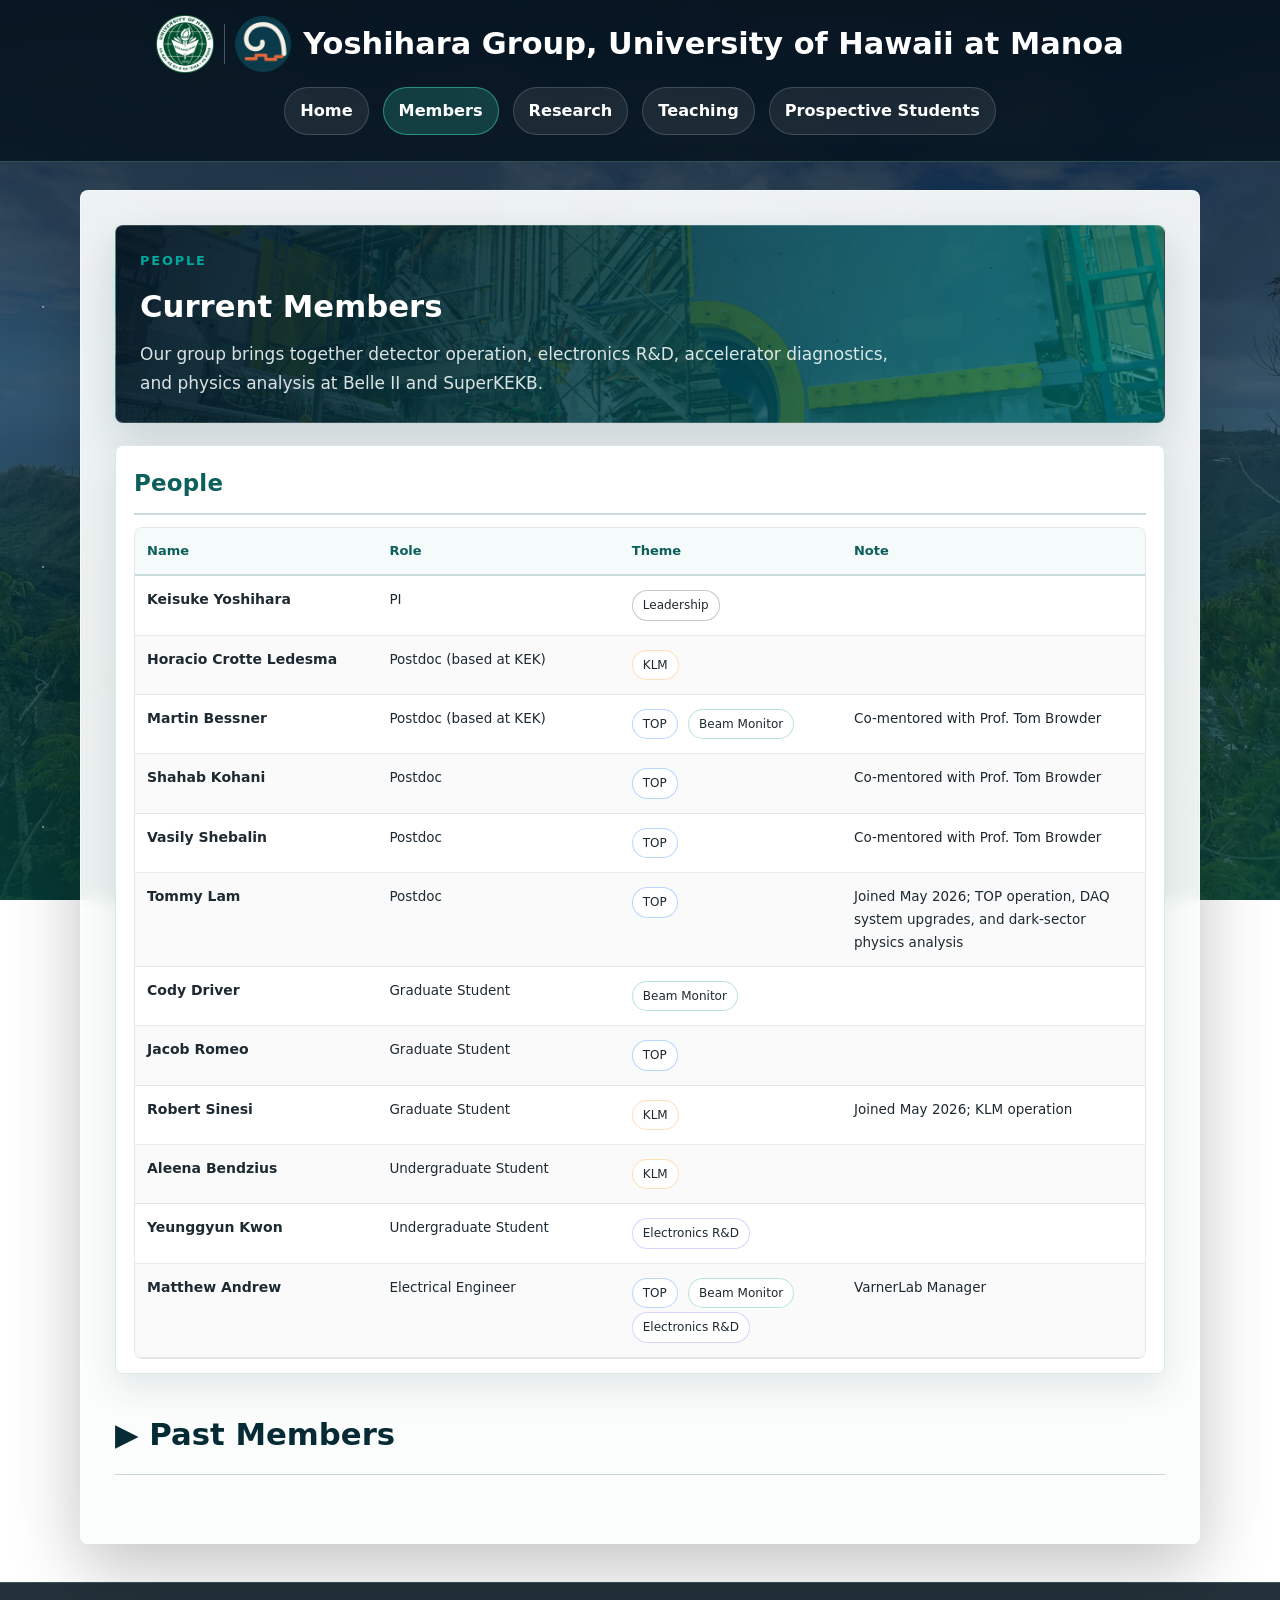
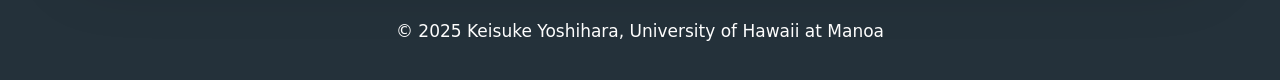
==== member.html @ 647cfae0 "Add Yoshihara Group logo" ====
<!DOCTYPE html>
<html lang="en">
<head>
    <meta charset="UTF-8">
    <title>Group Members - Keisuke Yoshihara</title>
    <link rel="icon" type="image/png" href="figures/yoshihara-group-logo.png">
    <link rel="stylesheet" href="style.css?v=20260901">
    <script src="script.js" defer></script>
    <meta name="viewport" content="width=device-width, initial-scale=1.0">
</head>
<body>
<header>
    <div class="header-content">
        <div class="header-logos">
            <img src="figures/UHlogo.png" alt="University of Hawaii logo" class="logo uh-logo">
            <span class="logo-divider" aria-hidden="true"></span>
            <img src="figures/yoshihara-group-logo.png" alt="Yoshihara Group logo" class="logo group-logo">
        </div>
        <h1>Yoshihara Group, University of Hawaii at Manoa</h1>
    </div>
    <nav>
        <ul>
            <li><a href="index.html">Home</a></li>
            <li><a href="member.html" class="active">Members</a></li>
            <li><a href="research.html">Research</a></li>
            <li><a href="teaching.html">Teaching</a></li>
            <li><a href="prospective.html">Prospective Students</a></li>
        </ul>
    </nav>
</header>

<main>
<section id="current-members" class="members">
  <div class="members-hero">
    <p class="section-kicker">People</p>
    <h2>Current Members</h2>
    <p>Our group brings together detector operation, electronics R&amp;D, accelerator diagnostics, and physics analysis at Belle II and SuperKEKB.</p>
  </div>

  <div class="members-wrap">

    <div class="members-panel">
      <h3>People</h3>

      <div class="people-table-wrap">
        <table class="member-table">
          <thead>
            <tr>
              <th class="w-name">Name</th>
              <th class="w-role">Role</th>
              <th class="w-theme">Theme</th>
              <th class="w-note">Note</th>
            </tr>
          </thead>

          <tbody>
            <tr>
              <td class="col-name">Keisuke Yoshihara</td>
              <td>PI</td>
              <td><span class="tag tag-pi">Leadership</span></td>
              <td></td>
            </tr>

            <tr>
              <td class="col-name">Horacio Crotte Ledesma</td>
              <td>Postdoc (based at KEK)</td>
              <td><span class="tag tag-klm">KLM</span></td>
              <td></td>
            </tr>

            <tr>
              <td class="col-name">Martin Bessner</td>
              <td>Postdoc (based at KEK)</td>
              <td>
                <span class="tag tag-top">TOP</span>
                <span class="tag tag-beam">Beam Monitor</span>
              </td>
              <td>Co-mentored with Prof. Tom Browder</td>
            </tr>

            <tr>
              <td class="col-name">Shahab Kohani</td>
              <td>Postdoc </td>
              <td><span class="tag tag-top">TOP</span></td>
              <td>Co-mentored with Prof. Tom Browder</td>
            </tr>

            <tr>
              <td class="col-name">Vasily Shebalin</td>
              <td>Postdoc </td>
              <td><span class="tag tag-top">TOP</span></td>
              <td>Co-mentored with Prof. Tom Browder</td>
            </tr>

            <tr>
              <td class="col-name">Tommy Lam</td>
              <td>Postdoc</td>
              <td><span class="tag tag-top">TOP</span></td>
              <td>Joined May 2026; TOP operation, DAQ system upgrades, and dark-sector physics analysis</td>
            </tr>

            <tr>
              <td class="col-name">Cody Driver</td>
              <td>Graduate Student</td>
              <td><span class="tag tag-beam">Beam Monitor</span></td>
              <td></td>
            </tr>

            <tr>
              <td class="col-name">Jacob Romeo</td>
              <td>Graduate Student</td>
              <td><span class="tag tag-top">TOP</span></td>
              <td></td>
            </tr>

            <tr>
              <td class="col-name">Robert Sinesi</td>
              <td>Graduate Student</td>
              <td><span class="tag tag-klm">KLM</span></td>
              <td>Joined May 2026; KLM operation</td>
            </tr>

            <tr>
              <td class="col-name">Aleena Bendzius</td>
              <td>Undergraduate Student</td>
              <td><span class="tag tag-klm">KLM</span></td>
              <td></td>
            </tr>

            <tr>
              <td class="col-name">Yeunggyun Kwon</td>
              <td>Undergraduate Student</td>
              <td><span class="tag tag-elec">Electronics R&amp;D</span></td>
              <td></td>
            </tr>

            <tr>
              <td class="col-name">Matthew Andrew</td>
              <td>Electrical Engineer</td>
              <td>
                <span class="tag tag-top">TOP</span>
                <span class="tag tag-beam">Beam Monitor</span>
                <span class="tag tag-elec">Electronics R&amp;D</span>
              </td>
              <td>VarnerLab Manager</td>
            </tr>
          </tbody>
        </table>
      </div>

    </div>
  </div>
</section>

<section id="past-members">
  <h2 style="cursor: pointer;" onclick="toggleSection('past-members-content', this)">
    ▶ Past Members
  </h2>
  <div id="past-members-content" style="display: none;">
    <div class="members-panel past-panel">
    <h3>People</h3>
    <div class="member-list">
      <div class="member">
        <strong>Christopher Ketter</strong> – Postdoc (until 2026); now in industry
      </div>
      <div class="member">
        <strong>Harsh Purwar</strong> – Postdoc (until 2025); now Staff Scientist at Jefferson Lab
      </div>
    </div>
  </div>
  </div>
</section>
</main>

<footer>
    <p>&copy; 2025 Keisuke Yoshihara, University of Hawaii at Manoa</p>
</footer>
</body>
</html>
---- style.css ----
/* =========================
   Global
========================= */
*,
*::before,
*::after {
    box-sizing: border-box;
}

body {
    font-family: -apple-system, BlinkMacSystemFont, "Segoe UI", system-ui, sans-serif;
    font-size: 17px;
    margin: 0;
    padding: 0;
    line-height: 1.7;
    background:
        linear-gradient(180deg, rgba(6, 18, 34, 0.90) 0%, rgba(7, 38, 54, 0.66) 44%, rgba(8, 67, 61, 0.82) 100%),
        url('figures/honolulu.jpg');
    background-size: cover;
    background-attachment: fixed;
    background-position: center;
    color: #1d2a32;
}

body::before {
    content: "";
    position: fixed;
    inset: 0;
    pointer-events: none;
    background-image:
        radial-gradient(circle at 12% 18%, rgba(255,255,255,0.72) 0 1px, transparent 1.5px),
        radial-gradient(circle at 74% 12%, rgba(255,255,255,0.58) 0 1px, transparent 1.5px),
        radial-gradient(circle at 92% 36%, rgba(255,255,255,0.52) 0 1px, transparent 1.5px),
        radial-gradient(circle at 28% 62%, rgba(255,255,255,0.42) 0 1px, transparent 1.5px);
    background-size: 360px 260px, 420px 320px, 520px 380px, 460px 340px;
    opacity: 0.55;
    z-index: -1;
}

header {
    background: rgba(6, 21, 31, 0.84);
    color: white;
    text-align: center;
    padding: 0.9em 4vw 1.05em;
    border-bottom: 1px solid rgba(137, 221, 205, 0.28);
    backdrop-filter: blur(14px);
}

.header-content {
    display: flex;
    align-items: center;
    justify-content: center;
    gap: 12px;
}

.header-logos {
    display: flex;
    align-items: center;
    gap: 10px;
    flex: 0 0 auto;
}

header h1 {
    margin: 0;
    font-size: clamp(1.25rem, 2.4vw, 1.9rem);
    font-weight: 680;
    letter-spacing: 0;
}

header .logo {
    width: 58px;
    height: 58px;
    object-fit: contain;
    margin-bottom: 0;
}

header .group-logo {
    width: 56px;
    height: 56px;
}

.logo-divider {
    width: 1px;
    height: 40px;
    background: rgba(255, 255, 255, 0.28);
}

/* Nav */
nav ul {
    list-style: none;
    padding: 0;
    margin: 14px 0 0 0;
    display: flex;
    justify-content: center;
    gap: 14px;
    flex-wrap: wrap;
}

nav ul li a {
    display: inline-block;
    padding: 9px 15px;
    background-color: rgba(255,255,255,0.08);
    color: white;
    text-decoration: none;
    font-weight: 650;
    border-radius: 999px;
    border: 1px solid rgba(255,255,255,0.16);
    transition: all 0.25s ease;
    font-size: 0.95em;
}

nav ul li a.active {
    background-color: rgba(59, 212, 184, 0.20);
    border-color: rgba(59, 212, 184, 0.54);
}

nav ul li a:hover {
    background-color: rgba(255,255,255,0.16);
    transform: translateY(-2px);
}

/* Main */
main {
    margin: 28px auto 38px;
    width: min(1120px, 90%);
    background-color: rgba(250, 253, 252, 0.94);
    padding: clamp(22px, 3vw, 34px);
    border-radius: 8px;
    border: 1px solid rgba(255,255,255,0.44);
    box-shadow: 0 24px 70px rgba(0, 0, 0, 0.24);
    backdrop-filter: blur(8px);
}

section {
    margin-bottom: 2.0em;
}

section h2 {
    font-size: clamp(1.35em, 2.4vw, 1.9em);
    color: #072b35;
    border-bottom: 1px solid rgba(8, 91, 91, 0.22);
    padding-bottom: 0.45em;
    margin: 0 0 0.65em;
}

footer {
    text-align: center;
    padding: 1em 0;
    background-color: rgba(6, 21, 31, 0.88);
    color: white;
    border-top: 1px solid rgba(137, 221, 205, 0.22);
}

ul {
    list-style: none;
    padding-left: 0;
}

ul li {
    margin-bottom: 0.5em;
}

a {
    color: #006b66;
    text-decoration: none;
    font-weight: 700;
}

a:hover {
    text-decoration: underline;
}

/* =========================
   Carousel
========================= */
.carousel {
    position: relative;
    width: 100%;
    overflow: hidden;
    margin-bottom: 2.0em;
}

.carousel-img {
    display: none;
    width: 100%;
    max-height: 300px;
    object-fit: cover;
    object-position: 50% 30%;
    border-radius: 10px;
}

.carousel-img.active {
    display: block;
}

.arrow-left, .arrow-right {
    position: absolute;
    top: 50%;
    transform: translateY(-50%);
    background-color: rgba(0, 0, 0, 0.55);
    color: white;
    border: none;
    padding: 10px;
    cursor: pointer;
    z-index: 1000;
    border-radius: 10px;
}

.arrow-left { left: 10px; }
.arrow-right { right: 10px; }

.arrow-left:hover, .arrow-right:hover {
    background-color: rgba(0, 0, 0, 0.82);
}

/* =========================
   Top page
========================= */
.hero {
    width: min(1180px, 92%);
    min-height: 470px;
    margin: 30px auto 0;
    padding: clamp(24px, 4vw, 42px);
    display: grid;
    grid-template-columns: minmax(0, 1.2fr) minmax(280px, 0.72fr);
    gap: clamp(22px, 4vw, 48px);
    align-items: center;
    color: white;
    background:
        linear-gradient(110deg, rgba(3, 15, 27, 0.92), rgba(5, 43, 55, 0.76) 54%, rgba(4, 83, 79, 0.58)),
        url('figures/honolulu.jpg');
    background-size: cover;
    background-position: center;
    border: 1px solid rgba(255,255,255,0.22);
    border-radius: 8px;
    box-shadow: 0 26px 80px rgba(0,0,0,0.30);
}

.hero-copy h2 {
    margin: 0;
    max-width: 820px;
    font-size: clamp(2.35rem, 5.5vw, 4.45rem);
    line-height: 0.98;
    letter-spacing: 0;
    color: white;
    border: 0;
    padding: 0;
}

.hero-copy p {
    max-width: 680px;
    color: rgba(243, 251, 249, 0.90);
    font-size: 1.05em;
}

.eyebrow,
.section-kicker {
    margin: 0 0 8px;
    color: #00a99d;
    font-size: 0.76em;
    font-weight: 800;
    letter-spacing: 0.14em;
    text-transform: uppercase;
}

.hero .eyebrow {
    color: #f5cf5a;
}

.hero-actions {
    display: flex;
    flex-wrap: wrap;
    gap: 12px;
    margin-top: 22px;
}

.hero-actions a {
    color: white;
    padding: 10px 16px;
    border-radius: 999px;
    border: 1px solid rgba(255,255,255,0.22);
    background: rgba(0, 169, 157, 0.24);
    box-shadow: 0 12px 30px rgba(0,0,0,0.18);
}

.hero-actions a + a {
    background: rgba(255,255,255,0.12);
}

.hero-media {
    position: relative;
    border-radius: 8px;
    overflow: hidden;
    border: 1px solid rgba(255,255,255,0.28);
    box-shadow: 0 28px 80px rgba(0,0,0,0.36);
    max-width: 460px;
    justify-self: end;
}

.hero-media::after {
    content: "";
    position: absolute;
    inset: 0;
    background:
        linear-gradient(120deg, rgba(0, 169, 157, 0.32), transparent 40%),
        repeating-linear-gradient(90deg, rgba(255,255,255,0.14) 0 1px, transparent 1px 26px);
    mix-blend-mode: screen;
    opacity: 0.45;
}

.hero-media img {
    display: block;
    width: 100%;
    aspect-ratio: 4 / 3;
    object-fit: cover;
}

.split-section {
    display: grid;
    grid-template-columns: minmax(0, 1fr) 270px;
    gap: 26px;
    align-items: center;
}

.hero-research-area {
    margin-top: 14px;
}

.hero-research-area img {
    display: block;
    width: 100%;
    max-height: 260px;
    object-fit: contain;
    background: white;
    border: 1px solid rgba(255,255,255,0.24);
    border-radius: 8px;
    box-shadow: 0 18px 44px rgba(0,0,0,0.28);
}

#intro .about-content {
    display: flex;
    align-items: center;
    gap: 18px;
    margin-top: 18px;
}

#intro .about-photo {
    width: 190px;
    height: 260px;
    object-fit: cover;
    border-radius: 8px;
    box-shadow: 0 14px 32px rgba(0, 0, 0, 0.20);
}

#intro .about-photo-tall {
    object-fit: contain;
    object-position: center;
    background: rgba(6, 21, 31, 0.08);
}

#intro .about-text { flex: 1; }

#intro p {
    margin: 0;
    line-height: 1.65;
    font-size: 1em;
}

#lab-overview ul li {
    color: #12333a;
    font-weight: bold;
}

.signal-panel {
    display: grid;
    gap: 10px;
    padding: 16px;
    color: white;
    background:
        linear-gradient(135deg, rgba(5, 47, 70, 0.94), rgba(0, 112, 107, 0.88)),
        url('figures/belle2.jpeg');
    background-size: cover;
    background-position: center;
    border-radius: 8px;
    box-shadow: 0 18px 42px rgba(0,0,0,0.22);
}

.signal-panel span {
    padding: 10px 12px;
    border: 1px solid rgba(255,255,255,0.20);
    background: rgba(255,255,255,0.10);
    border-radius: 6px;
    font-weight: 800;
}

.feature-section {
    padding-top: 6px;
}

.focus-grid {
    display: grid;
    grid-template-columns: repeat(4, minmax(0, 1fr));
    gap: 14px;
    margin: 20px 0;
}

.focus-grid li {
    padding: 16px;
    min-height: 110px;
    background: linear-gradient(180deg, #ffffff, #eef8f7);
    border: 1px solid rgba(8, 91, 91, 0.14);
    border-radius: 8px;
    box-shadow: 0 12px 30px rgba(10, 45, 55, 0.10);
}

.focus-grid strong,
.focus-grid span {
    display: block;
}

.focus-grid span {
    margin-top: 8px;
    color: #48626a;
    font-size: 0.92em;
}

/* =========================
   News section
========================= */

.news-list{
    margin-top: 16px;
    padding-left: 0;
    display: grid;
    grid-template-columns: repeat(2, minmax(0, 1fr));
    gap: 14px;
}

.news-list li{
    margin-bottom: 0;
    padding: 16px 16px 15px;
    background:
        linear-gradient(180deg, rgba(255,255,255,0.98), rgba(240,250,249,0.96));
    border: 1px solid rgba(8, 91, 91, 0.13);
    border-left: 5px solid #00a99d;
    border-radius: 8px;
    list-style: none;
    box-shadow: 0 14px 32px rgba(10, 45, 55, 0.10);
}

.news-list li:first-child {
    grid-column: 1 / -1;
    background:
        linear-gradient(100deg, rgba(6, 38, 54, 0.95), rgba(0, 112, 107, 0.86)),
        url('figures/topbs.png');
    background-size: cover;
    background-position: center;
    color: white;
    border-left-color: #f5cf5a;
}

.news-list li:first-child .news-date,
.news-list li:first-child a {
    color: #f5cf5a;
}

.news-date{
    display: block;
    font-weight: bold;
    color: #006b66;
    margin: 0 0 6px;
}

/* =========================
   Research page
========================= */
.research-lede {
    max-width: 820px;
    margin: 0 0 22px;
    color: #405962;
    font-size: 1.03em;
}

.research-grid {
    display: grid;
    grid-template-columns: repeat(2, minmax(0, 1fr));
    gap: 16px;
}

.research-card {
    display: flex;
    flex-direction: column;
    justify-content: space-between;
    min-height: 360px;
    padding: 18px;
    background:
        linear-gradient(180deg, rgba(255,255,255,0.98), rgba(239,249,248,0.96));
    border: 1px solid rgba(8, 91, 91, 0.14);
    border-radius: 8px;
    box-shadow: 0 14px 34px rgba(10, 45, 55, 0.10);
}

.research-card-feature {
    grid-column: 1 / -1;
    min-height: 260px;
    color: white;
    background:
        linear-gradient(110deg, rgba(5, 23, 38, 0.94), rgba(0, 112, 107, 0.78)),
        url('figures/collimator.jpeg');
    background-size: cover;
    background-position: center;
    border-color: rgba(255,255,255,0.18);
}

.research-card-image {
    width: 100%;
    height: 165px;
    object-fit: cover;
    object-position: center;
    border-radius: 6px;
    margin-bottom: 15px;
    border: 1px solid rgba(8, 91, 91, 0.12);
    background: #eef5f4;
}

.research-card-feature .research-card-image {
    height: 210px;
    object-fit: contain;
    background: rgba(0,0,0,0.42);
    border-color: rgba(255,255,255,0.18);
}

.research-card-image-pair {
    display: grid;
    grid-template-columns: 1.25fr 1fr;
    gap: 12px;
    margin-bottom: 15px;
}

.research-card-image-pair .research-card-image {
    margin-bottom: 0;
}

.research-card h3 {
    margin: 4px 0 10px;
    color: #092d37;
    font-size: 1.32em;
    line-height: 1.18;
}

.research-card p {
    margin: 0;
    color: #405962;
}

.research-note {
    margin-top: 10px;
    padding: 10px 12px;
    border-left: 3px solid rgba(245, 207, 90, 0.86);
    background: rgba(255,255,255,0.11);
    border-radius: 0 6px 6px 0;
    font-size: 0.92em;
}

.research-card-feature h3,
.research-card-feature p {
    color: white;
    max-width: 760px;
}

.research-date {
    color: #00877f;
    font-size: 0.75em;
    font-weight: 850;
    letter-spacing: 0.12em;
    text-transform: uppercase;
}

.research-card-feature .research-date {
    color: #f5cf5a;
}

.research-links {
    display: flex;
    flex-wrap: wrap;
    gap: 8px;
    margin-top: 18px;
}

.research-links a {
    display: inline-flex;
    align-items: center;
    padding: 7px 10px;
    color: #006b66;
    background: rgba(0, 169, 157, 0.10);
    border: 1px solid rgba(0, 169, 157, 0.22);
    border-radius: 999px;
    font-size: 0.86em;
    line-height: 1.2;
}

.research-card-feature .research-links a {
    color: white;
    background: rgba(255,255,255,0.12);
    border-color: rgba(255,255,255,0.24);
}

.gallery-grid {
    display: grid;
    grid-template-columns: repeat(3, minmax(0, 1fr));
    gap: 14px;
}

.gallery-grid figure {
    margin: 0;
    overflow: hidden;
    background: rgba(255,255,255,0.96);
    border: 1px solid rgba(8, 91, 91, 0.14);
    border-radius: 8px;
    box-shadow: 0 14px 32px rgba(10, 45, 55, 0.10);
}

.gallery-grid img {
    display: block;
    width: 100%;
    height: 190px;
    object-fit: cover;
}

.gallery-grid figcaption {
    padding: 10px 12px 12px;
    color: #12333a;
    font-size: 0.88em;
    font-weight: 750;
}

/* =========================
   Teaching page
========================= */
.teaching-course {
    margin-bottom: 22px;
    padding: 18px;
    background: rgba(255,255,255,0.96);
    border: 1px solid rgba(8, 91, 91, 0.14);
    border-radius: 8px;
    box-shadow: 0 14px 32px rgba(10, 45, 55, 0.10);
}

.teaching-course h3 {
    margin: 0 0 4px;
    color: #092d37;
    font-size: 1.32em;
}

.teaching-gallery,
.flyer-grid {
    display: grid;
    grid-template-columns: repeat(2, minmax(0, 1fr));
    gap: 14px;
    margin-top: 16px;
}

.teaching-gallery {
    grid-template-columns: minmax(0, 1fr);
    max-width: 680px;
}

.teaching-gallery figure {
    margin: 0;
    overflow: hidden;
    background: #fff;
    border: 1px solid rgba(8, 91, 91, 0.14);
    border-radius: 8px;
}

.teaching-gallery img {
    display: block;
    width: 100%;
    height: 220px;
    object-fit: contain;
    background: #fff;
}

.teaching-gallery figcaption {
    padding: 10px 12px 12px;
    color: #12333a;
    font-size: 0.88em;
    font-weight: 750;
}

.flyer-grid iframe {
    width: 100%;
    height: 400px;
    border: 1px solid rgba(8, 91, 91, 0.14);
    border-radius: 8px;
    background: white;
}

/* =========================
   Prospective page
========================= */
.prospective-hero {
    position: relative;
    min-height: 320px;
    margin-bottom: 24px;
    overflow: hidden;
    border-radius: 8px;
    border: 1px solid rgba(8, 91, 91, 0.14);
    box-shadow: 0 18px 44px rgba(10, 45, 55, 0.16);
}

.prospective-hero img {
    display: block;
    width: 100%;
    height: 320px;
    object-fit: cover;
    object-position: center;
}

.prospective-hero::after {
    content: "";
    position: absolute;
    inset: 0;
    background: linear-gradient(90deg, rgba(3, 15, 27, 0.72), rgba(3, 15, 27, 0.16));
}

.prospective-hero div {
    position: absolute;
    left: clamp(20px, 4vw, 42px);
    bottom: clamp(20px, 4vw, 38px);
    z-index: 1;
    max-width: 680px;
}

.prospective-hero h2 {
    margin: 0;
    color: white;
    border: 0;
    padding: 0;
    font-size: clamp(2rem, 5vw, 3.5rem);
}

/* =========================
   Biography
========================= */
.bio-content {
    display: flex;
    flex-direction: column;
    align-items: center;
    gap: 18px;
}

.bio-photo {
    width: min(520px, 100%);
    border-radius: 15px;
    margin-bottom: 6px;
}

.bio-details {
    width: 100%;
    max-width: 860px;
    text-align: left;
    line-height: 1.65;
}

.bio-details ul {
    list-style: none;
    padding: 0;
}

/* =========================
   Past members cards
========================= */
.member-list {
    display: grid;
    grid-template-columns: repeat(auto-fit, minmax(300px, 1fr));
    gap: 18px;
    margin-top: 18px;
}

.member {
    background: rgba(255,255,255,0.86);          /* Currentとトーン統一 */
    border: 1px solid rgba(0,0,0,0.08);
    padding: 15px;
    border-radius: 16px;
    box-shadow: 0 10px 28px rgba(0,0,0,0.10);
    text-align: center;
}

/* =========================
   Tags
========================= */
.tag{
    display:inline-flex;
    align-items:center;
    padding: 4px 10px;
    font-size: 12px;
    border-radius: 999px;
    border: 1px solid rgba(0,0,0,0.10);
    background: rgba(255,255,255,0.95);
    white-space: nowrap;
}

/* Color accents */
.tag-top  { border-color: rgba(0,110,255,0.28); }
.tag-klm  { border-color: rgba(255,140,0,0.28); }
.tag-beam { border-color: rgba(0,160,120,0.28); }
.tag-elec { border-color: rgba(140,90,255,0.28); }
.tag-pi   { border-color: rgba(20,20,20,0.24); }
.tag-note { border-color: rgba(120,120,120,0.28); }

/* =========================
   Members page (readability-first)
========================= */
.members-hero {
    margin-bottom: 22px;
    padding: 24px;
    color: white;
    background:
        linear-gradient(110deg, rgba(5, 23, 38, 0.94), rgba(0, 112, 107, 0.76)),
        url('figures/belle2.jpeg');
    background-size: cover;
    background-position: center;
    border: 1px solid rgba(255,255,255,0.18);
    border-radius: 8px;
    box-shadow: 0 18px 44px rgba(10, 45, 55, 0.16);
}

.members-hero h2 {
    color: white;
    border: 0;
    padding: 0;
    margin-bottom: 8px;
}

.members-hero p:last-child {
    max-width: 760px;
    margin: 0;
    color: rgba(245, 252, 250, 0.88);
}

.members .members-wrap{
    display: grid;
    grid-template-columns: 1fr; /* 1カラム */
    gap: 18px;
}

.members-panel{
    background: rgba(255,255,255,0.96);
    border: 1px solid rgba(8, 91, 91, 0.14);
    border-radius: 8px;
    padding: 18px 18px 14px;
    box-shadow: 0 14px 34px rgba(10, 45, 55, 0.10);
    backdrop-filter: blur(6px);
}

.members-panel h3{
    margin: 0 0 12px 0;
    font-size: 1.35em;   /* ← section h2 と同じスケール */
    font-weight: 700;
    letter-spacing: 0.2px;
    color: #0c5f5a;
    padding-bottom: 10px;
    border-bottom: 2px solid rgba(12,95,90,0.22);
}

/* Table wrapper */
.people-table-wrap{
    width: 100%;
    overflow-x: auto;
    -webkit-overflow-scrolling: touch;
    border-radius: 8px;
}

/* Table */
.member-table{
    width: 100%;
    border-collapse: separate;
    border-spacing: 0;
    table-layout: fixed; /* 長文でも列が暴れない */
    background: rgba(255,255,255,0.98);
    border: 1px solid rgba(0,0,0,0.10);
    border-radius: 8px;
    overflow: hidden;
}

/* （任意）列幅を固定したい場合：thにclassを付けた時だけ効く */
.member-table .w-name  { width: 24%; }
.member-table .w-role  { width: 24%; }
.member-table .w-theme { width: 22%; }
.member-table .w-note  { width: 30%; }

.member-table thead th{
    text-align: left;
    padding: 12px 12px;
    font-size: 13px;
    font-weight: 800;
    color: #0c5f5a;
    background: rgba(245, 250, 250, 1);
    border-bottom: 2px solid rgba(12,95,90,0.20);
    position: sticky;
    top: 0;
    z-index: 1;
    white-space: nowrap;
}

.member-table tbody td{
    padding: 12px 12px;
    font-size: 13.5px;
    border-bottom: 1px solid rgba(0,0,0,0.08);
    vertical-align: top;

    /* 長文対策 */
    white-space: normal;
    overflow-wrap: anywhere;
    word-break: break-word;
}

.member-table tbody tr:nth-child(even){
    background: rgba(0,0,0,0.02);
}

.member-table tbody tr:hover{
    background: rgba(12,95,90,0.06);
}

.member-table .col-name{
    font-weight: 800;
    font-size: 14px;
}

/* Tags inside table */
.member-table .tag{
    margin: 2px 6px 2px 0;
}

/* Mentor note */
.mentor-note{
    margin-top: 12px;
    padding-top: 10px;
    border-top: 1px dashed rgba(0,0,0,0.16);
    color: #444;
    font-size: 13px;
}

/* ===== Past Members: match Current Members panel style ===== */
.past-panel{
  margin-top: 14px;
}

/* Past members list inside panel: look like rows */
#past-members .member-list{
  display: grid;
  grid-template-columns: 1fr;
  gap: 10px;
  margin-top: 12px;
}

#past-members .member{
  text-align: left;
  padding: 14px 14px;
  border-radius: 8px;
  background: rgba(255,255,255,0.98);
  border: 1px solid rgba(0,0,0,0.08);
  box-shadow: none; /* panel側に影があるので、カード影は消す */
}

/* =========================
   Mobile
========================= */
@media (max-width: 900px) {
    body { font-size: 16px; }

    body::before {
        opacity: 0.38;
    }

    header .header-content{
        flex-direction: column;
        align-items: center;
        text-align: center;
    }

    header .logo {
        width: 52px;
        height: 52px;
    }

    header .group-logo {
        width: 50px;
        height: 50px;
    }

    nav ul{
        flex-direction: row;
        gap: 8px;
    }

    nav ul li a {
        padding: 8px 12px;
        font-size: 0.88em;
    }

    main{
        width: 92%;
        padding: 18px;
        border-radius: 8px;
        margin-top: 18px;
    }

    .hero {
        width: 92%;
        min-height: auto;
        grid-template-columns: 1fr;
        margin-top: 24px;
        gap: 20px;
    }

    .hero-copy h2 {
        font-size: clamp(2.1rem, 12vw, 3.2rem);
        line-height: 1.02;
    }

    .hero-media img {
        aspect-ratio: 16 / 10;
        max-height: 260px;
        object-position: 50% 42%;
    }

    .hero-media {
        max-width: none;
        justify-self: stretch;
    }

    .split-section {
        grid-template-columns: 1fr;
    }

    #intro .about-content{
        flex-direction: column;
        align-items: stretch;
    }

    #intro .about-photo{
        width: min(100%, 280px);
        height: auto;
        aspect-ratio: auto;
        margin-bottom: 0;
        align-self: center;
    }

    .focus-grid,
    .news-list,
    .research-grid,
    .gallery-grid {
        grid-template-columns: 1fr;
    }

    .news-list li:first-child,
    .research-card-feature {
        grid-column: auto;
    }

    .research-card,
    .research-card-feature {
        min-height: auto;
    }

    .research-card-image,
    .research-card-feature .research-card-image {
        height: 190px;
        object-fit: cover;
    }

    .research-card-image-pair {
        grid-template-columns: 1fr;
    }

    .gallery-grid img {
        height: 210px;
    }

    .prospective-hero,
    .prospective-hero img {
        min-height: 250px;
        height: 250px;
    }

    .teaching-gallery,
    .flyer-grid {
        grid-template-columns: 1fr;
    }

    .member-list{
        grid-template-columns: 1fr;
    }

    section h2{ font-size: 1.2em; }

    .members-hero {
        padding: 18px;
    }

    .members-panel {
        padding: 14px;
    }

    .people-table-wrap {
        overflow-x: visible;
    }

    .member-table,
    .member-table thead,
    .member-table tbody,
    .member-table tr,
    .member-table th,
    .member-table td {
        display: block;
        width: 100%;
    }

    .member-table {
        border: 0;
        background: transparent;
    }

    .member-table thead {
        display: none;
    }

    .member-table tbody tr {
        margin-bottom: 12px;
        padding: 14px;
        background: rgba(255,255,255,0.98);
        border: 1px solid rgba(8, 91, 91, 0.14);
        border-radius: 8px;
        box-shadow: 0 10px 24px rgba(10, 45, 55, 0.08);
    }

    .member-table tbody td {
        display: grid;
        grid-template-columns: 82px minmax(0, 1fr);
        gap: 10px;
        padding: 6px 0;
        border-bottom: 0;
        font-size: 0.94em;
    }

    .member-table tbody td:empty {
        display: none;
    }

    .member-table tbody td .tag {
        width: fit-content;
        max-width: 100%;
    }

    .member-table tbody td::before {
        color: #006b66;
        font-size: 0.74em;
        font-weight: 850;
        letter-spacing: 0.08em;
        text-transform: uppercase;
    }

    .member-table tbody td:nth-child(1)::before { content: "Name"; }
    .member-table tbody td:nth-child(2)::before { content: "Role"; }
    .member-table tbody td:nth-child(3)::before { content: "Theme"; }
    .member-table tbody td:nth-child(4)::before { content: "Note"; }

    .member-table .col-name {
        font-size: 1.05em;
    }
}
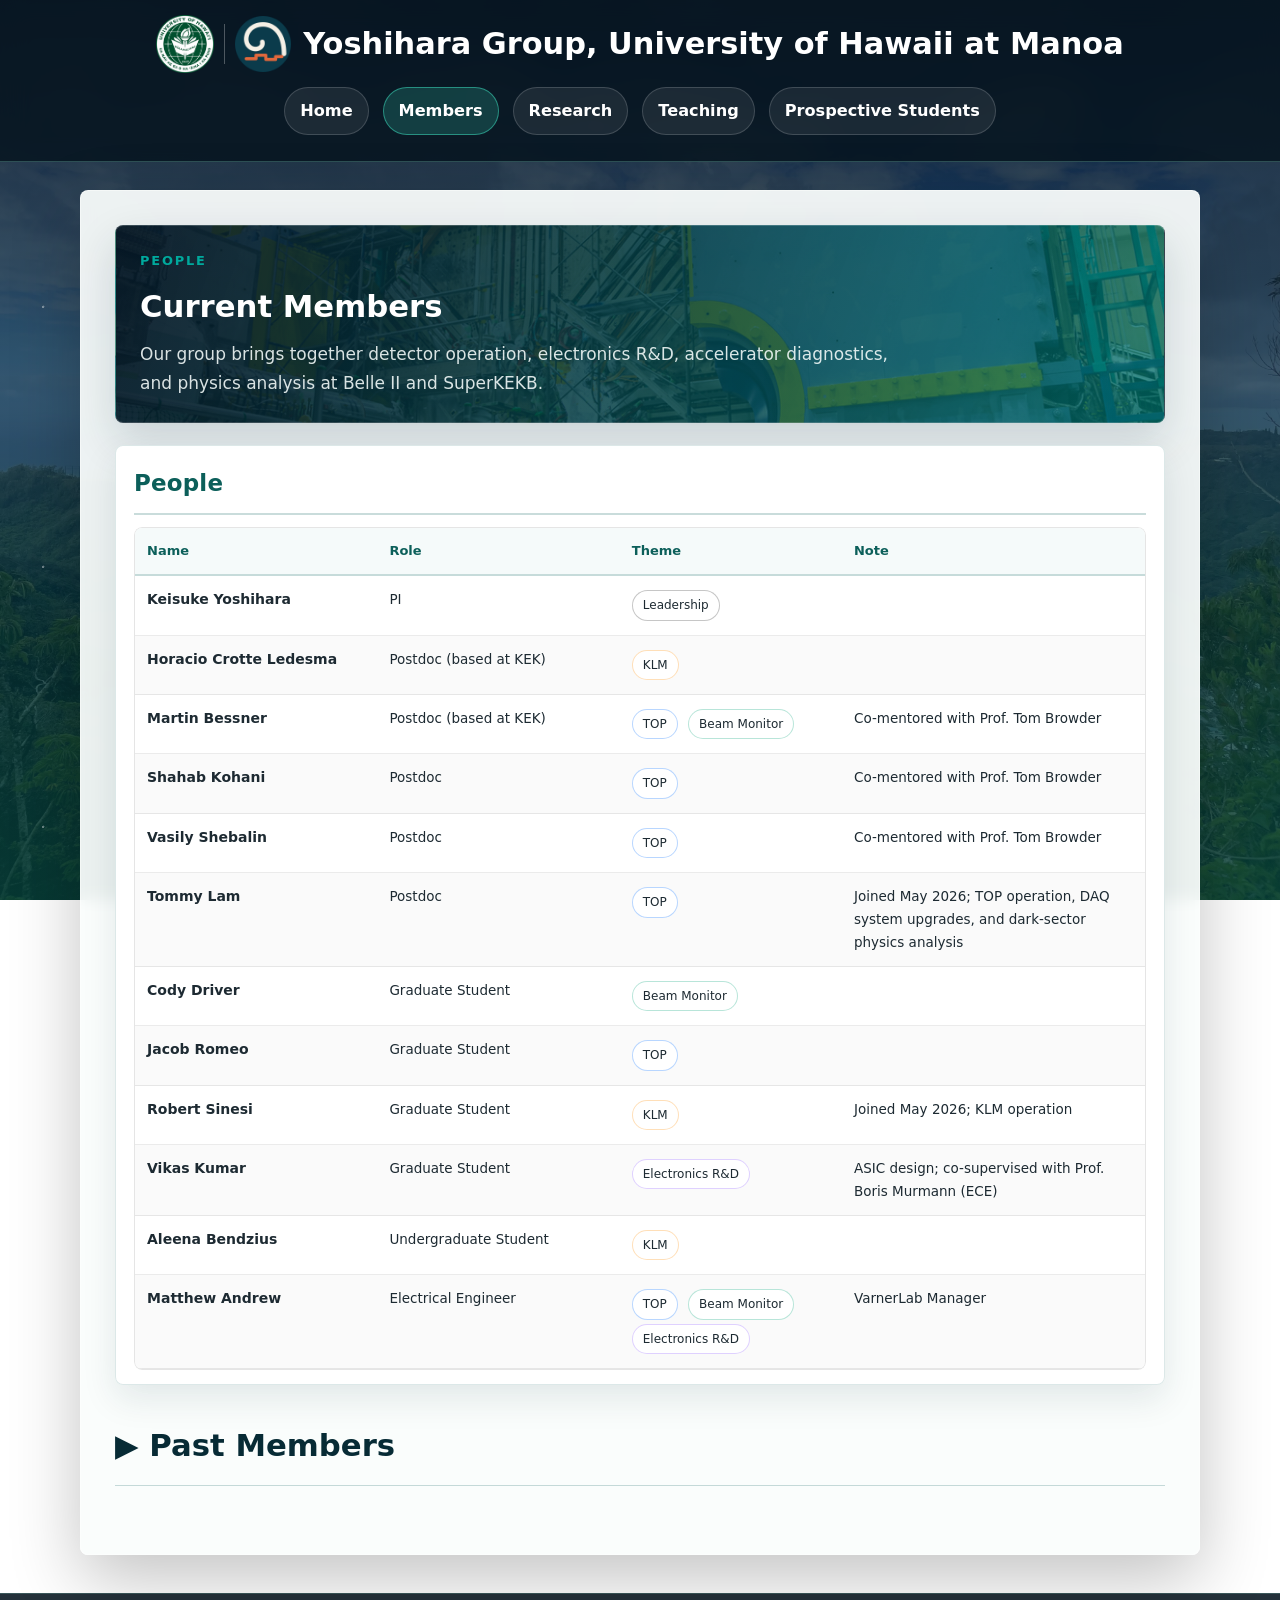
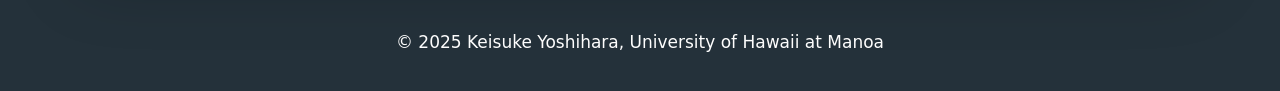
==== commit 7064e8f7: "Add Vikas Kumar; move Yeunggyun Kwon to past members Co-Authored-By: Claude Sonnet 5 <noreply@anthro" ====
--- a/member.html
+++ b/member.html
@@ -121,16 +121,16 @@
             </tr>
 
             <tr>
+              <td class="col-name">Vikas Kumar</td>
+              <td>Graduate Student</td>
+              <td><span class="tag tag-elec">Electronics R&amp;D</span></td>
+              <td>ASIC design; co-supervised with Prof. Boris Murmann (ECE)</td>
+            </tr>
+
+            <tr>
               <td class="col-name">Aleena Bendzius</td>
               <td>Undergraduate Student</td>
               <td><span class="tag tag-klm">KLM</span></td>
-              <td></td>
-            </tr>
-
-            <tr>
-              <td class="col-name">Yeunggyun Kwon</td>
-              <td>Undergraduate Student</td>
-              <td><span class="tag tag-elec">Electronics R&amp;D</span></td>
               <td></td>
             </tr>
 
@@ -166,6 +166,9 @@
       <div class="member">
         <strong>Harsh Purwar</strong> – Postdoc (until 2025); now Staff Scientist at Jefferson Lab
       </div>
+      <div class="member">
+        <strong>Yeunggyun Kwon</strong> – Undergraduate Student (until 2026)
+      </div>
     </div>
   </div>
   </div>
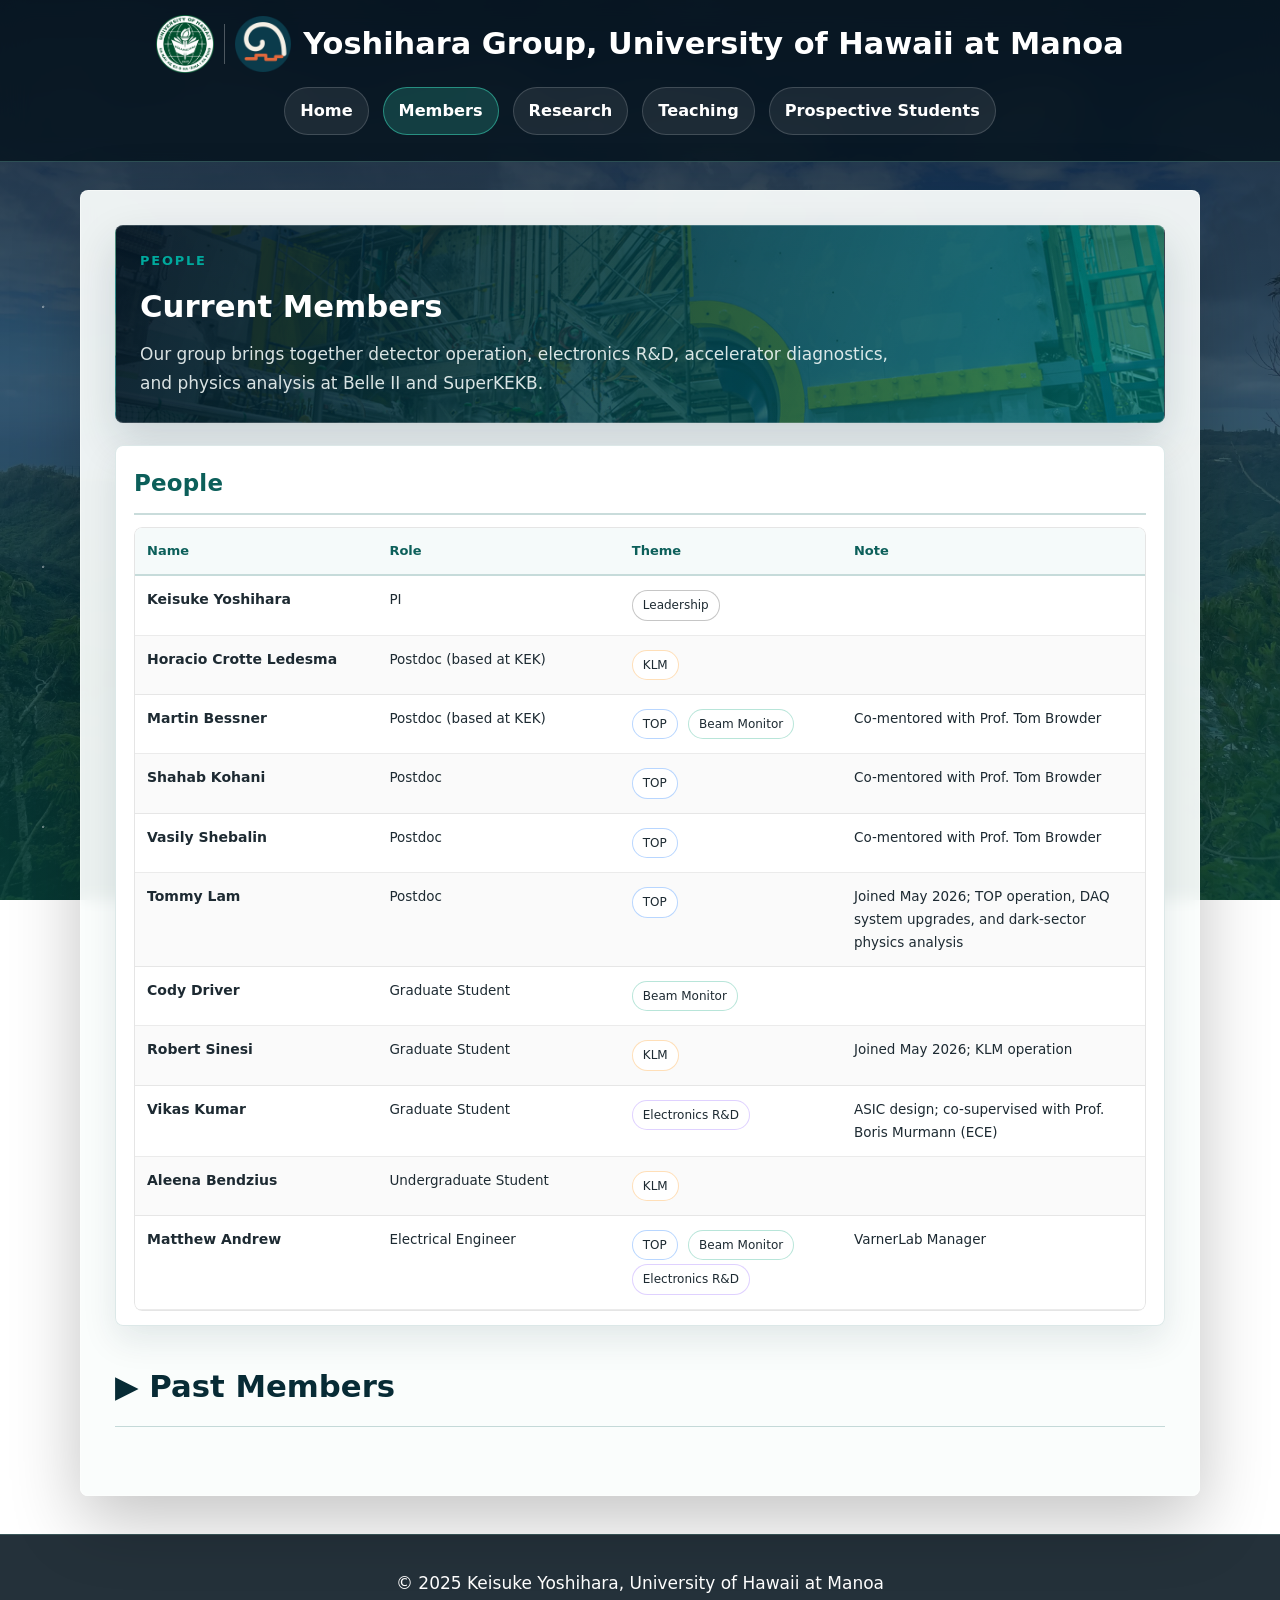
==== commit 43ecfde4: "Move Jacob Romeo to past members Co-Authored-By: Claude Sonnet 5 <noreply@anthropic.com>" ====
--- a/member.html
+++ b/member.html
@@ -107,13 +107,6 @@
             </tr>
 
             <tr>
-              <td class="col-name">Jacob Romeo</td>
-              <td>Graduate Student</td>
-              <td><span class="tag tag-top">TOP</span></td>
-              <td></td>
-            </tr>
-
-            <tr>
               <td class="col-name">Robert Sinesi</td>
               <td>Graduate Student</td>
               <td><span class="tag tag-klm">KLM</span></td>
@@ -167,6 +160,9 @@
         <strong>Harsh Purwar</strong> – Postdoc (until 2025); now Staff Scientist at Jefferson Lab
       </div>
       <div class="member">
+        <strong>Jacob Romeo</strong> – Graduate Student (until 2026)
+      </div>
+      <div class="member">
         <strong>Yeunggyun Kwon</strong> – Undergraduate Student (until 2026)
       </div>
     </div>
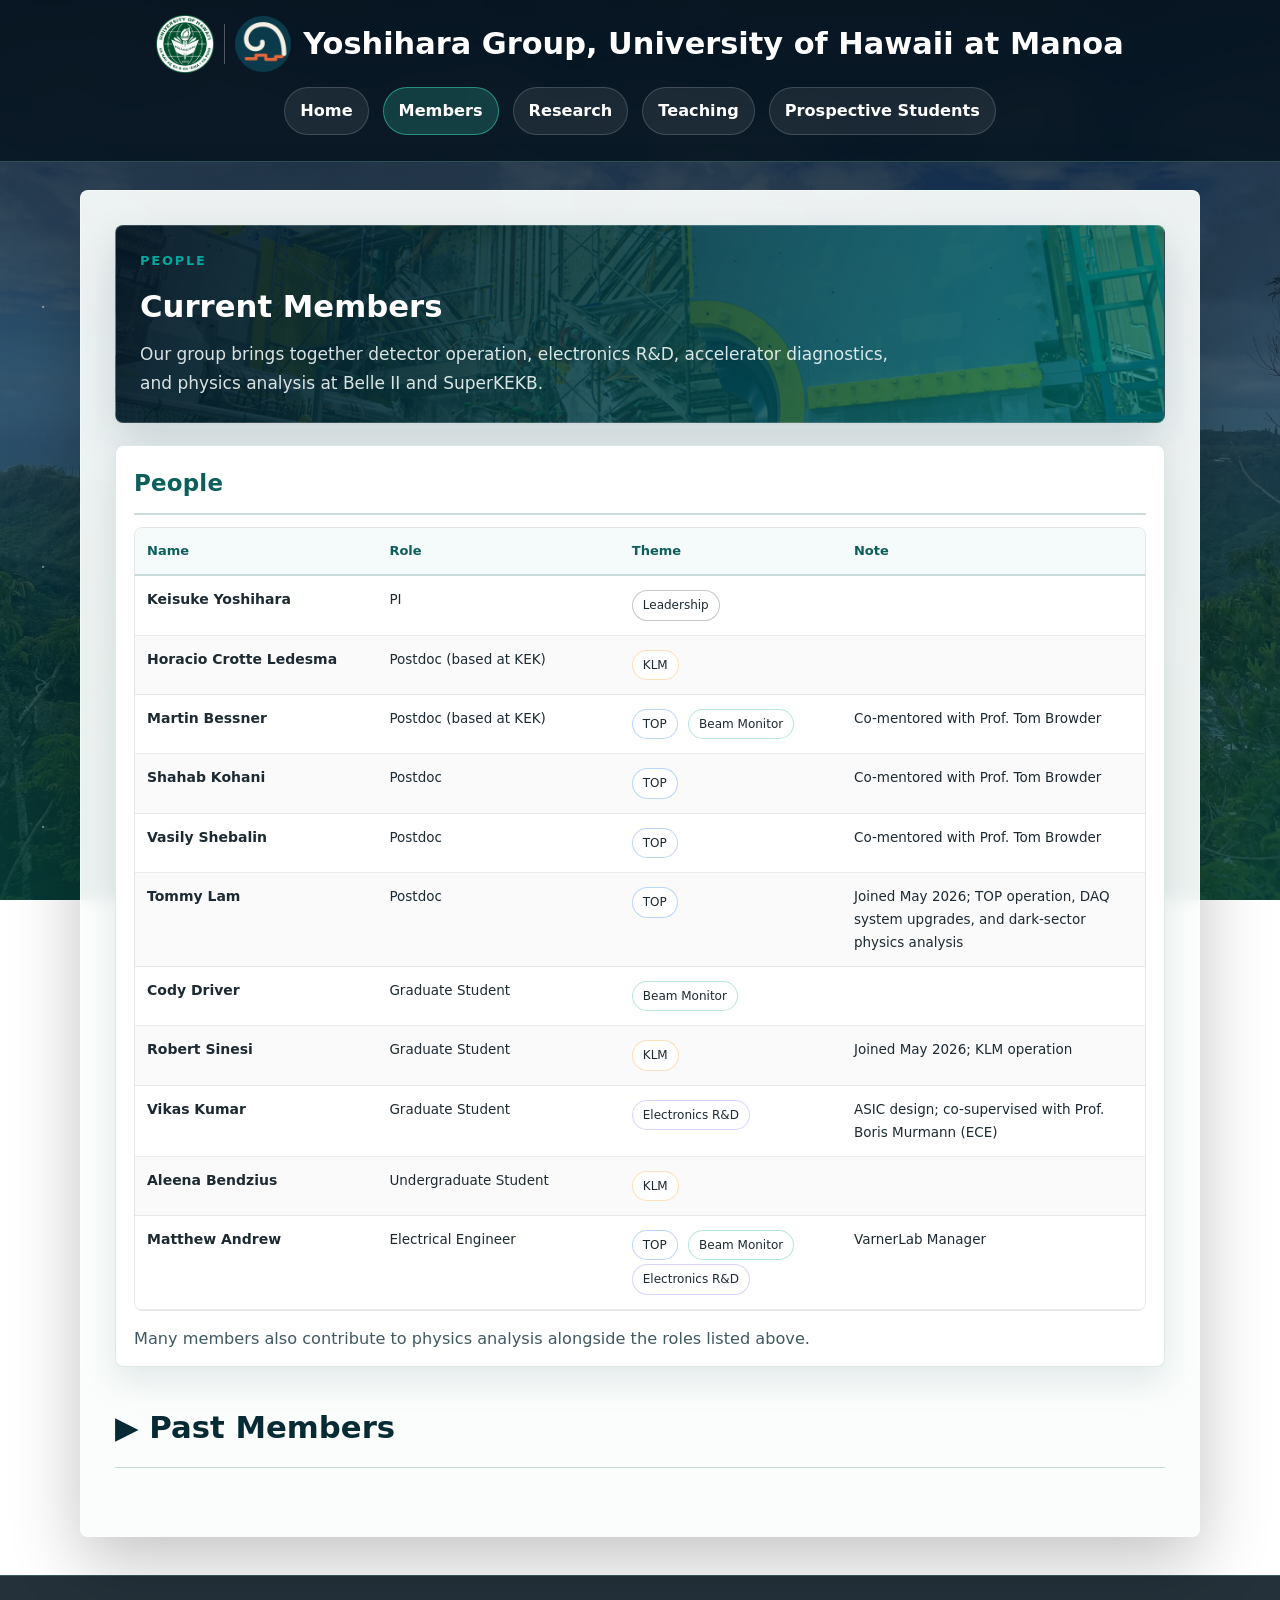
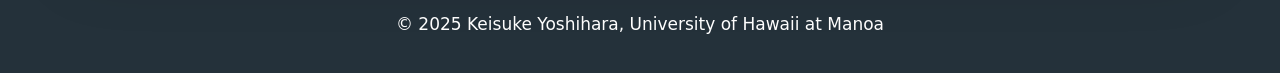
==== commit 07ac5a04: "Note that members also contribute to physics analysis Co-Authored-By: Claude Sonnet 5 <noreply@anthr" ====
--- a/member.html
+++ b/member.html
@@ -141,6 +141,8 @@
         </table>
       </div>
 
+      <p style="margin: 14px 0 0; color: #405962; font-size: 0.95em;">Many members also contribute to physics analysis alongside the roles listed above.</p>
+
     </div>
   </div>
 </section>
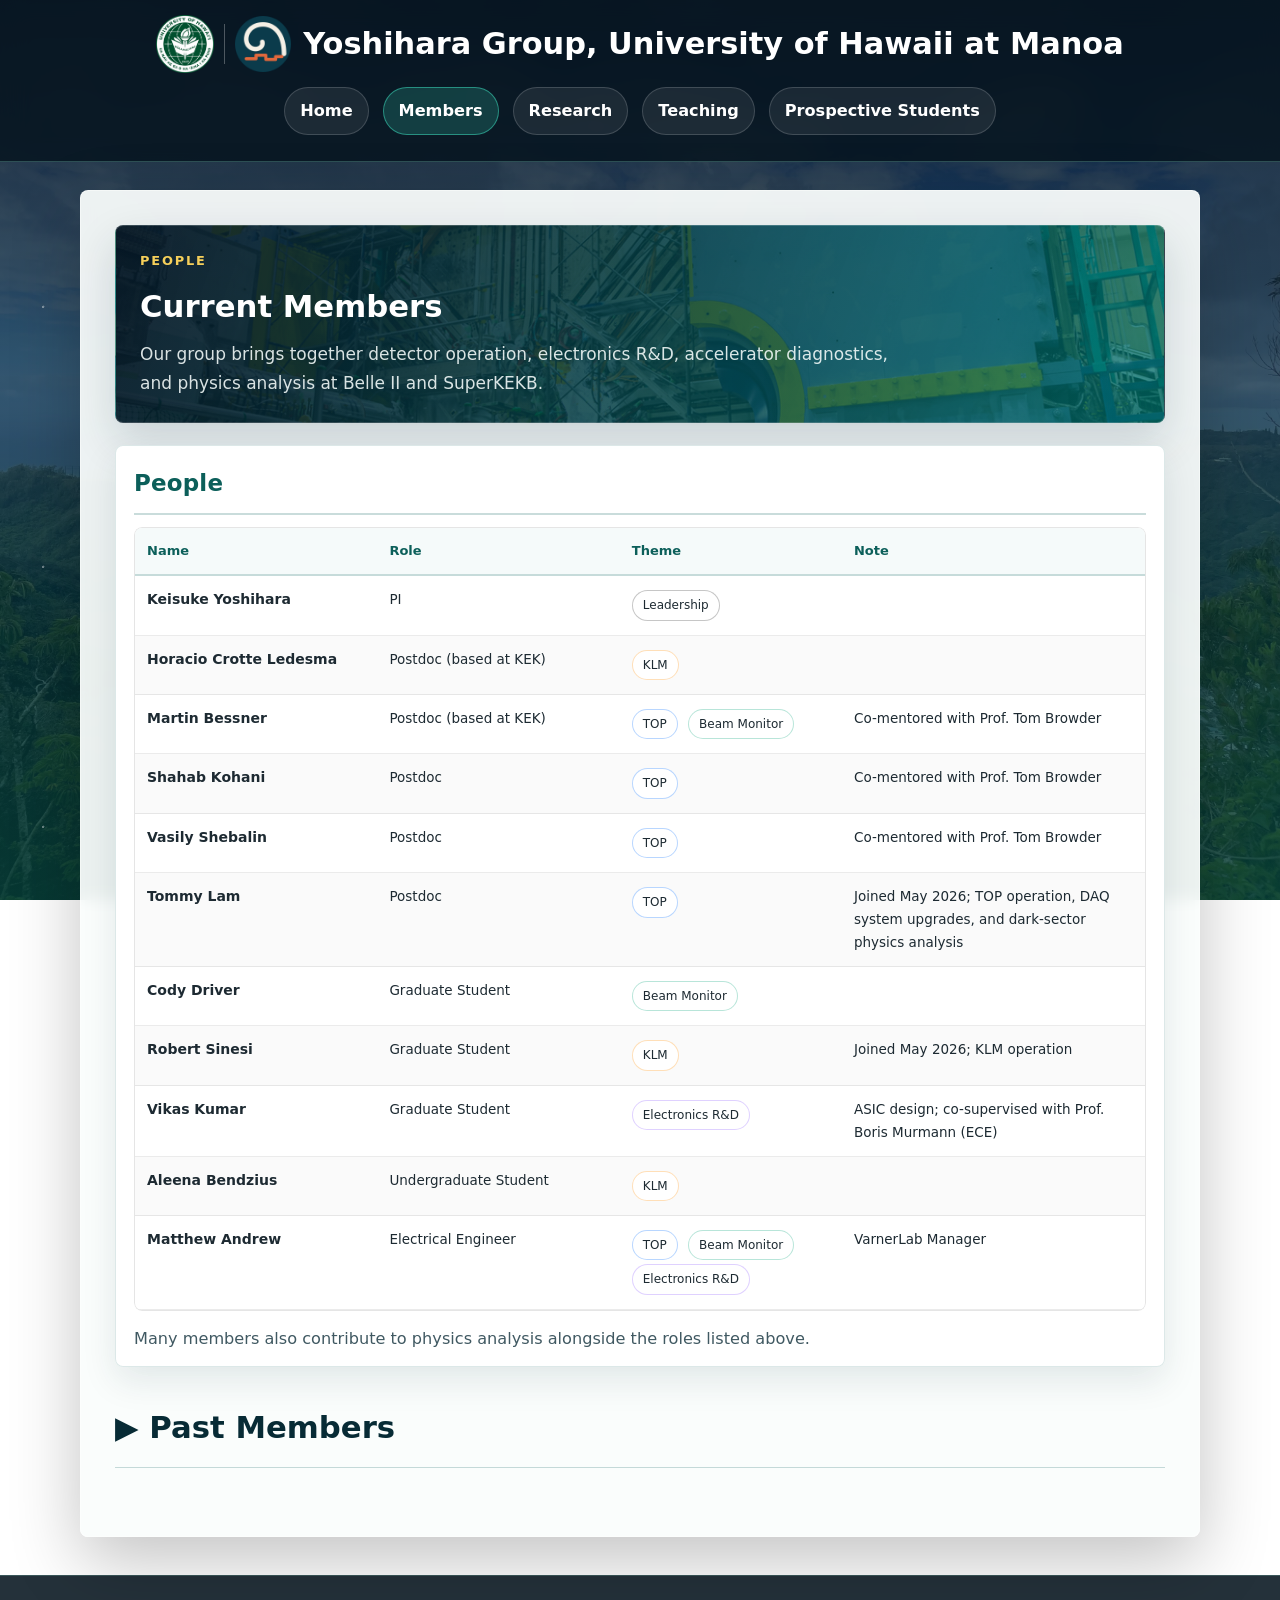
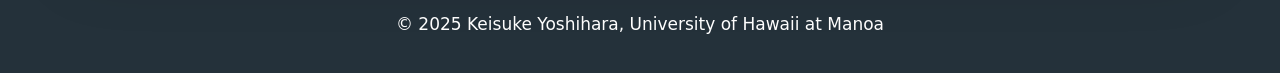
==== commit 2dfc1be4: "Improve accessibility (WCAG 2.1 AA) - Collapsible section headings use real buttons with aria-expand" ====
--- a/member.html
+++ b/member.html
@@ -148,9 +148,7 @@
 </section>
 
 <section id="past-members">
-  <h2 style="cursor: pointer;" onclick="toggleSection('past-members-content', this)">
-    ▶ Past Members
-  </h2>
+  <h2><button type="button" class="section-toggle" aria-expanded="false" aria-controls="past-members-content" onclick="toggleSection('past-members-content', this)"><span class="toggle-arrow" aria-hidden="true">▶</span> Past Members</button></h2>
   <div id="past-members-content" style="display: none;">
     <div class="members-panel past-panel">
     <h3>People</h3>
--- a/style.css
+++ b/style.css
@@ -207,6 +207,25 @@
 }
 
 .arrow-left { left: 10px; }
+
+.carousel-pause {
+    position: absolute;
+    right: 10px;
+    bottom: 10px;
+    z-index: 1000;
+    padding: 6px 12px;
+    border: none;
+    border-radius: 10px;
+    background-color: rgba(0, 0, 0, 0.55);
+    color: white;
+    font: inherit;
+    font-size: 0.85em;
+    cursor: pointer;
+}
+
+.carousel-pause:hover {
+    background-color: rgba(0, 0, 0, 0.82);
+}
 .arrow-right { right: 10px; }
 
 .arrow-left:hover, .arrow-right:hover {
@@ -256,7 +275,7 @@
 .eyebrow,
 .section-kicker {
     margin: 0 0 8px;
-    color: #00a99d;
+    color: #00756e;
     font-size: 0.76em;
     font-weight: 800;
     letter-spacing: 0.14em;
@@ -265,6 +284,16 @@
 
 .hero .eyebrow {
     color: #f5cf5a;
+}
+
+/* Kickers that sit on dark images keep a light color (contrast >= 4.5:1) */
+.members-hero .section-kicker,
+.prospective-hero .section-kicker {
+    color: #f5cf5a;
+}
+
+.prospective-hero .section-kicker {
+    text-shadow: 0 1px 3px rgba(0, 0, 0, 0.75);
 }
 
 .hero-actions {
@@ -451,7 +480,7 @@
 .news-list li:first-child {
     grid-column: 1 / -1;
     background:
-        linear-gradient(100deg, rgba(6, 38, 54, 0.95), rgba(0, 112, 107, 0.86)),
+        linear-gradient(100deg, rgba(6, 38, 54, 0.95), rgba(0, 84, 80, 0.94)),
         url('figures/topbs.png');
     background-size: cover;
     background-position: center;
@@ -569,7 +598,7 @@
 }
 
 .research-date {
-    color: #00877f;
+    color: #00756e;
     font-size: 0.75em;
     font-weight: 850;
     letter-spacing: 0.12em;
@@ -1172,3 +1201,43 @@
         font-size: 1.05em;
     }
 }
+
+
+/* =========================
+   Accessibility helpers
+========================= */
+/* Collapsible section headings: a real button inside the h2 (keyboard + screen reader) */
+.section-toggle {
+    margin: 0;
+    padding: 0;
+    border: 0;
+    background: none;
+    color: inherit;
+    font: inherit;
+    text-align: left;
+    cursor: pointer;
+}
+
+.section-toggle:focus-visible,
+.carousel-pause:focus-visible,
+.arrow-left:focus-visible,
+.arrow-right:focus-visible,
+.text-version summary:focus-visible {
+    outline: 3px solid #f5cf5a;
+    outline-offset: 3px;
+}
+
+/* Text versions of PDF flyers */
+.text-version {
+    margin-top: 10px;
+}
+
+.text-version summary {
+    cursor: pointer;
+    font-weight: bold;
+}
+
+.text-version p,
+.text-version ul {
+    margin: 8px 0 0;
+}
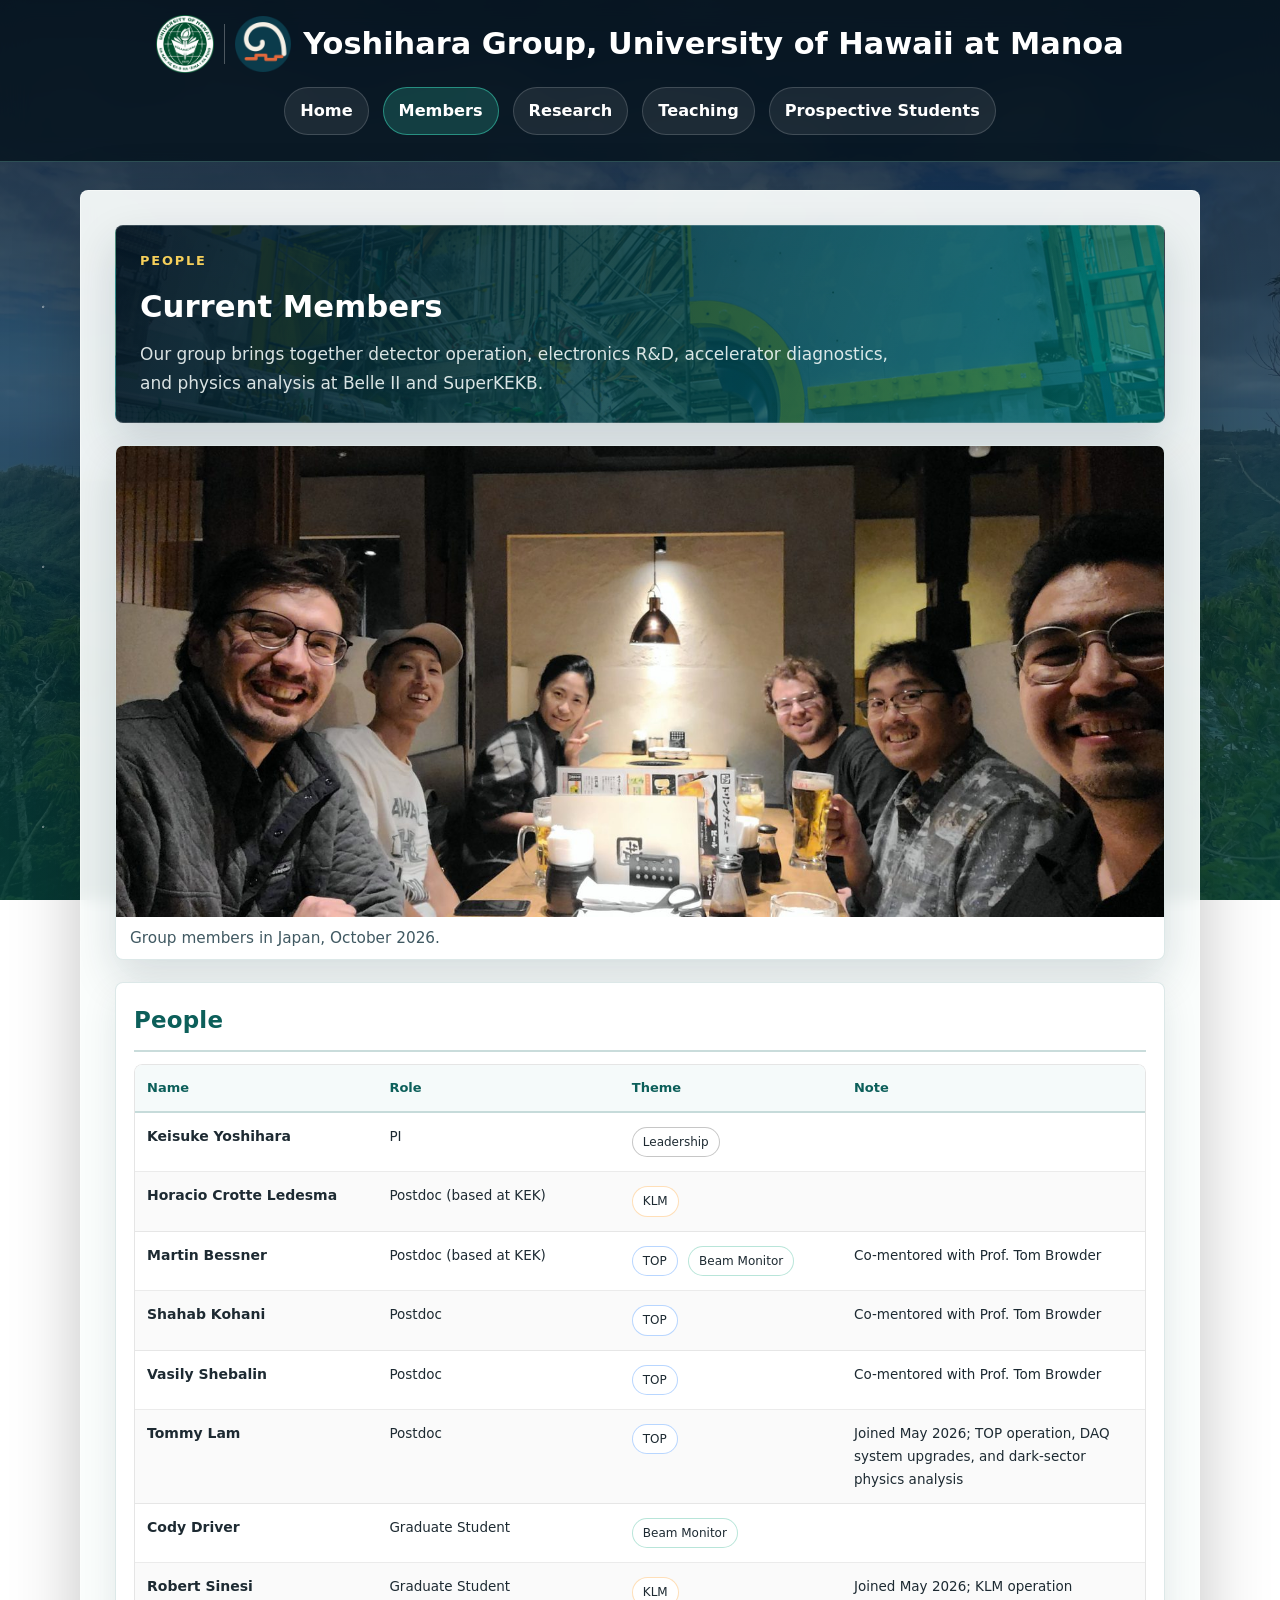
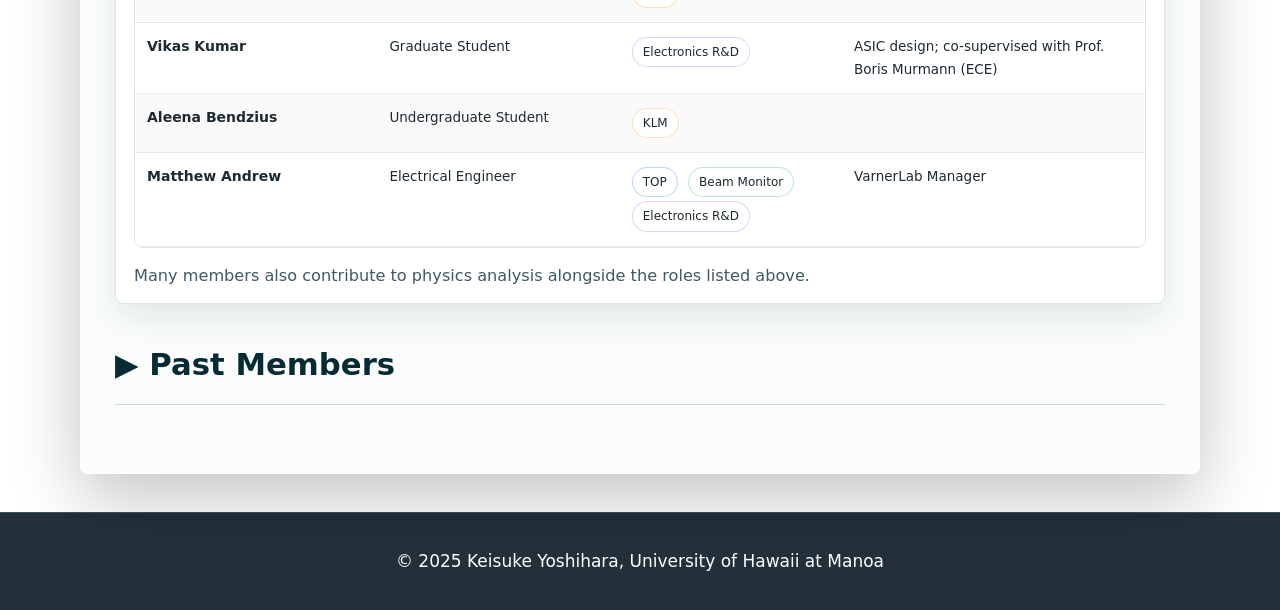
==== commit 566bba0b: "Add group photo to the Members page Co-Authored-By: Claude Opus 5.5 <noreply@anthropic.com>" ====
--- a/member.html
+++ b/member.html
@@ -36,6 +36,11 @@
     <h2>Current Members</h2>
     <p>Our group brings together detector operation, electronics R&amp;D, accelerator diagnostics, and physics analysis at Belle II and SuperKEKB.</p>
   </div>
+
+  <figure class="group-photo">
+    <img src="figures/group_photo_2026-10.jpg" alt="Six group members smiling around a restaurant table" loading="lazy">
+    <figcaption>Group members in Japan, October 2026.</figcaption>
+  </figure>
 
   <div class="members-wrap">
 
--- a/style.css
+++ b/style.css
@@ -428,7 +428,7 @@
 
 .focus-grid {
     display: grid;
-    grid-template-columns: repeat(4, minmax(0, 1fr));
+    grid-template-columns: repeat(3, minmax(0, 1fr));
     gap: 14px;
     margin: 20px 0;
 }
@@ -477,7 +477,7 @@
     box-shadow: 0 14px 32px rgba(10, 45, 55, 0.10);
 }
 
-.news-list li:first-child {
+.news-list:not(.news-list-archive) li:first-child {
     grid-column: 1 / -1;
     background:
         linear-gradient(100deg, rgba(6, 38, 54, 0.95), rgba(0, 84, 80, 0.94)),
@@ -488,8 +488,8 @@
     border-left-color: #f5cf5a;
 }
 
-.news-list li:first-child .news-date,
-.news-list li:first-child a {
+.news-list:not(.news-list-archive) li:first-child .news-date,
+.news-list:not(.news-list-archive) li:first-child a {
     color: #f5cf5a;
 }
 
@@ -498,6 +498,21 @@
     font-weight: bold;
     color: #006b66;
     margin: 0 0 6px;
+}
+
+.news-archive {
+    margin-top: 18px;
+}
+
+.news-archive summary {
+    cursor: pointer;
+    font-weight: bold;
+    color: #006b66;
+}
+
+.news-archive summary:focus-visible {
+    outline: 3px solid #f5cf5a;
+    outline-offset: 3px;
 }
 
 /* =========================
@@ -1085,7 +1100,7 @@
         grid-template-columns: 1fr;
     }
 
-    .news-list li:first-child,
+    .news-list:not(.news-list-archive) li:first-child,
     .research-card-feature {
         grid-column: auto;
     }
@@ -1241,3 +1256,31 @@
 .text-version ul {
     margin: 8px 0 0;
 }
+
+/* Wide figure (diagram + photo) in the feature card: show it whole */
+.research-card .research-card-image.research-card-image-wide {
+    height: auto;
+    object-fit: contain;
+}
+
+/* Group photo on the Members page */
+.group-photo {
+    margin: 0 0 22px;
+    border-radius: 8px;
+    overflow: hidden;
+    border: 1px solid rgba(8, 91, 91, 0.14);
+    box-shadow: 0 18px 44px rgba(10, 45, 55, 0.16);
+    background: #fff;
+}
+
+.group-photo img {
+    display: block;
+    width: 100%;
+    height: auto;
+}
+
+.group-photo figcaption {
+    padding: 8px 14px;
+    font-size: 0.9em;
+    color: #405962;
+}
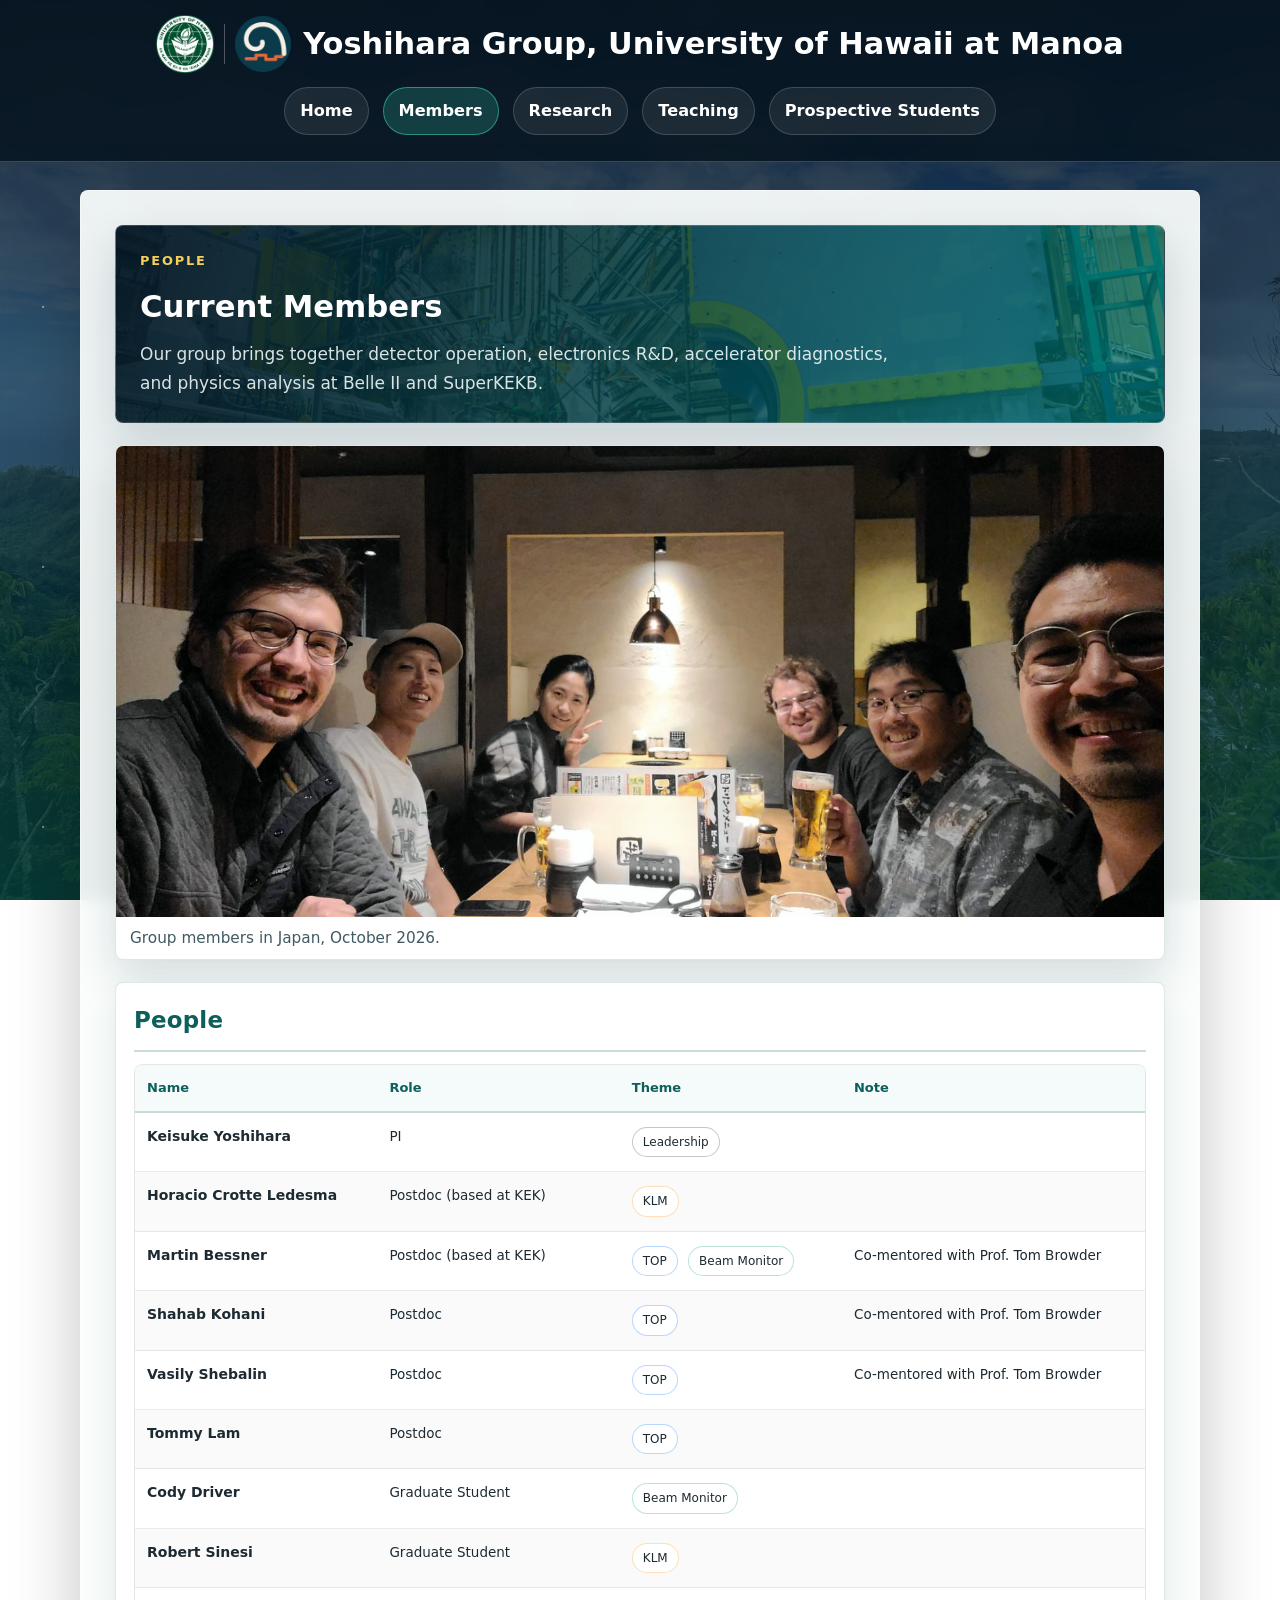
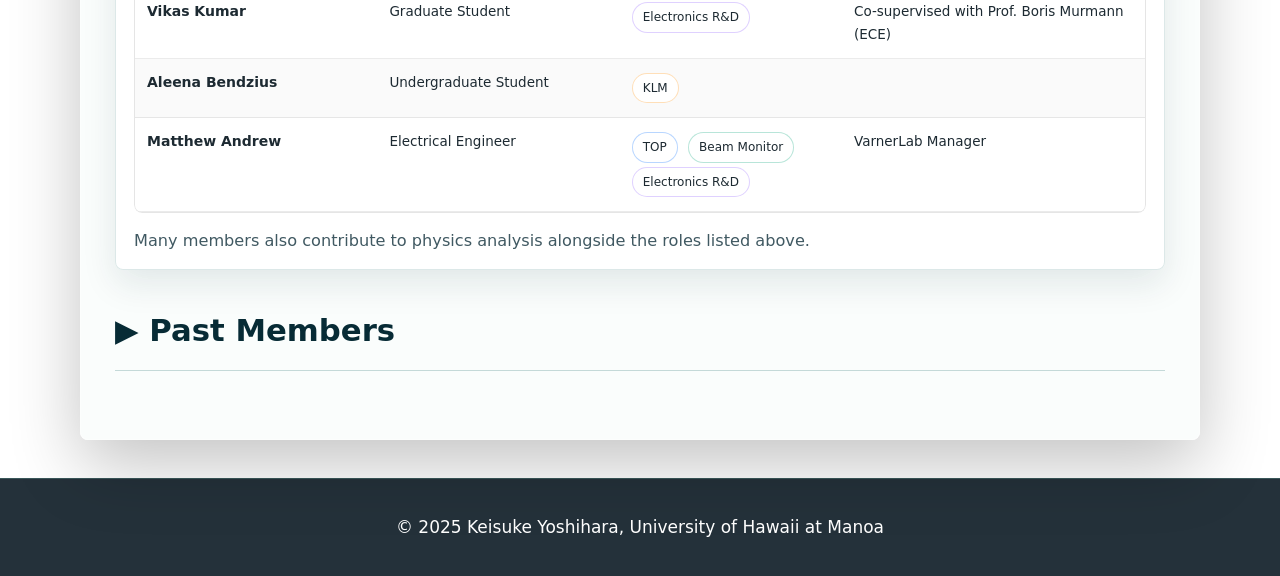
==== commit 02255dfa: "Simplify member notes for Tommy Lam, Robert Sinesi, and Vikas Kumar Co-Authored-By: Claude Opus 5.5 " ====
--- a/member.html
+++ b/member.html
@@ -101,7 +101,7 @@
               <td class="col-name">Tommy Lam</td>
               <td>Postdoc</td>
               <td><span class="tag tag-top">TOP</span></td>
-              <td>Joined May 2026; TOP operation, DAQ system upgrades, and dark-sector physics analysis</td>
+              <td></td>
             </tr>
 
             <tr>
@@ -115,14 +115,14 @@
               <td class="col-name">Robert Sinesi</td>
               <td>Graduate Student</td>
               <td><span class="tag tag-klm">KLM</span></td>
-              <td>Joined May 2026; KLM operation</td>
+              <td></td>
             </tr>
 
             <tr>
               <td class="col-name">Vikas Kumar</td>
               <td>Graduate Student</td>
               <td><span class="tag tag-elec">Electronics R&amp;D</span></td>
-              <td>ASIC design; co-supervised with Prof. Boris Murmann (ECE)</td>
+              <td>Co-supervised with Prof. Boris Murmann (ECE)</td>
             </tr>
 
             <tr>
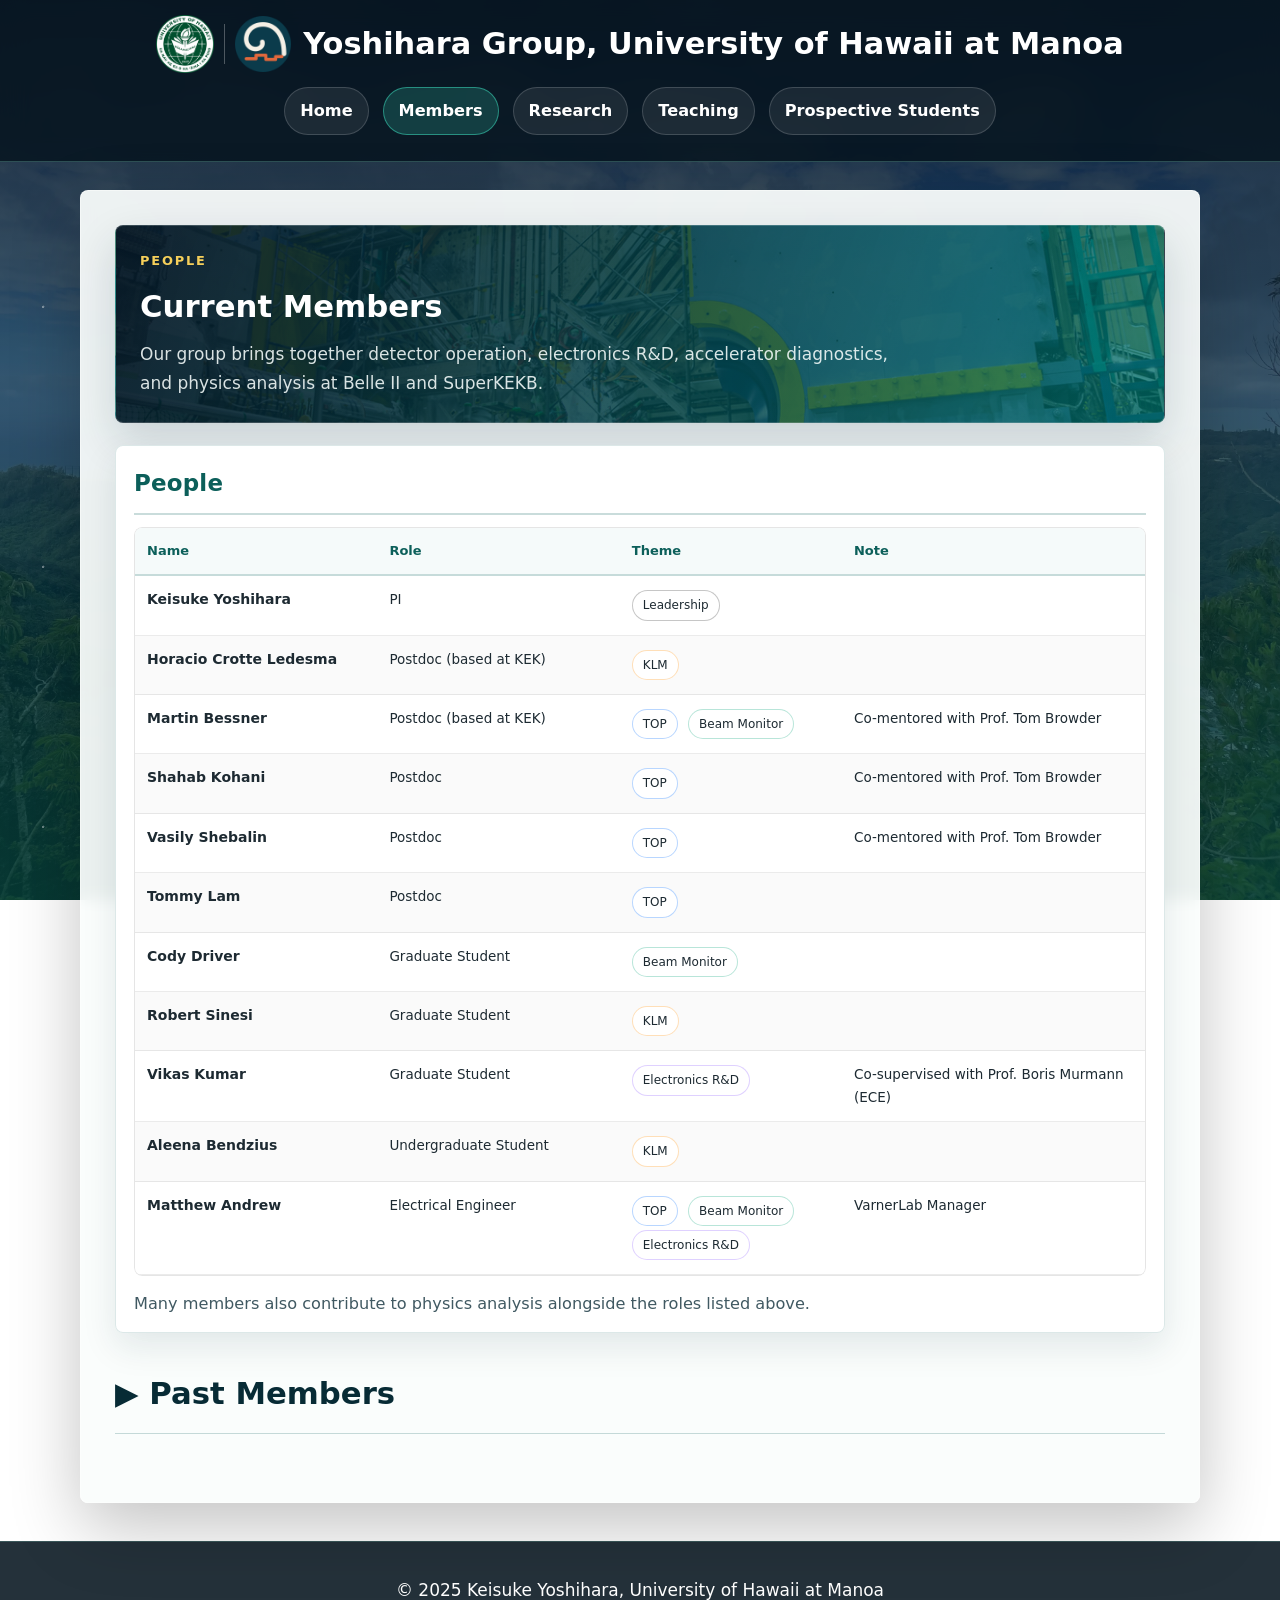
==== commit 0a9f6b50: "Hide the Members page group photo until everyone agrees Co-Authored-By: Claude Opus 5.5 <noreply@ant" ====
--- a/member.html
+++ b/member.html
@@ -37,10 +37,12 @@
     <p>Our group brings together detector operation, electronics R&amp;D, accelerator diagnostics, and physics analysis at Belle II and SuperKEKB.</p>
   </div>
 
+  <!-- Group photo hidden until everyone agrees. To restore: put figures/group_photo_2026-10.jpg back and uncomment.
   <figure class="group-photo">
     <img src="figures/group_photo_2026-10.jpg" alt="Six group members smiling around a restaurant table" loading="lazy">
     <figcaption>Group members in Japan, October 2026.</figcaption>
   </figure>
+  -->
 
   <div class="members-wrap">
 
--- a/style.css
+++ b/style.css
@@ -1265,7 +1265,8 @@
 
 /* Group photo on the Members page */
 .group-photo {
-    margin: 0 0 22px;
+    max-width: 720px;
+    margin: 0 auto 22px;
     border-radius: 8px;
     overflow: hidden;
     border: 1px solid rgba(8, 91, 91, 0.14);
